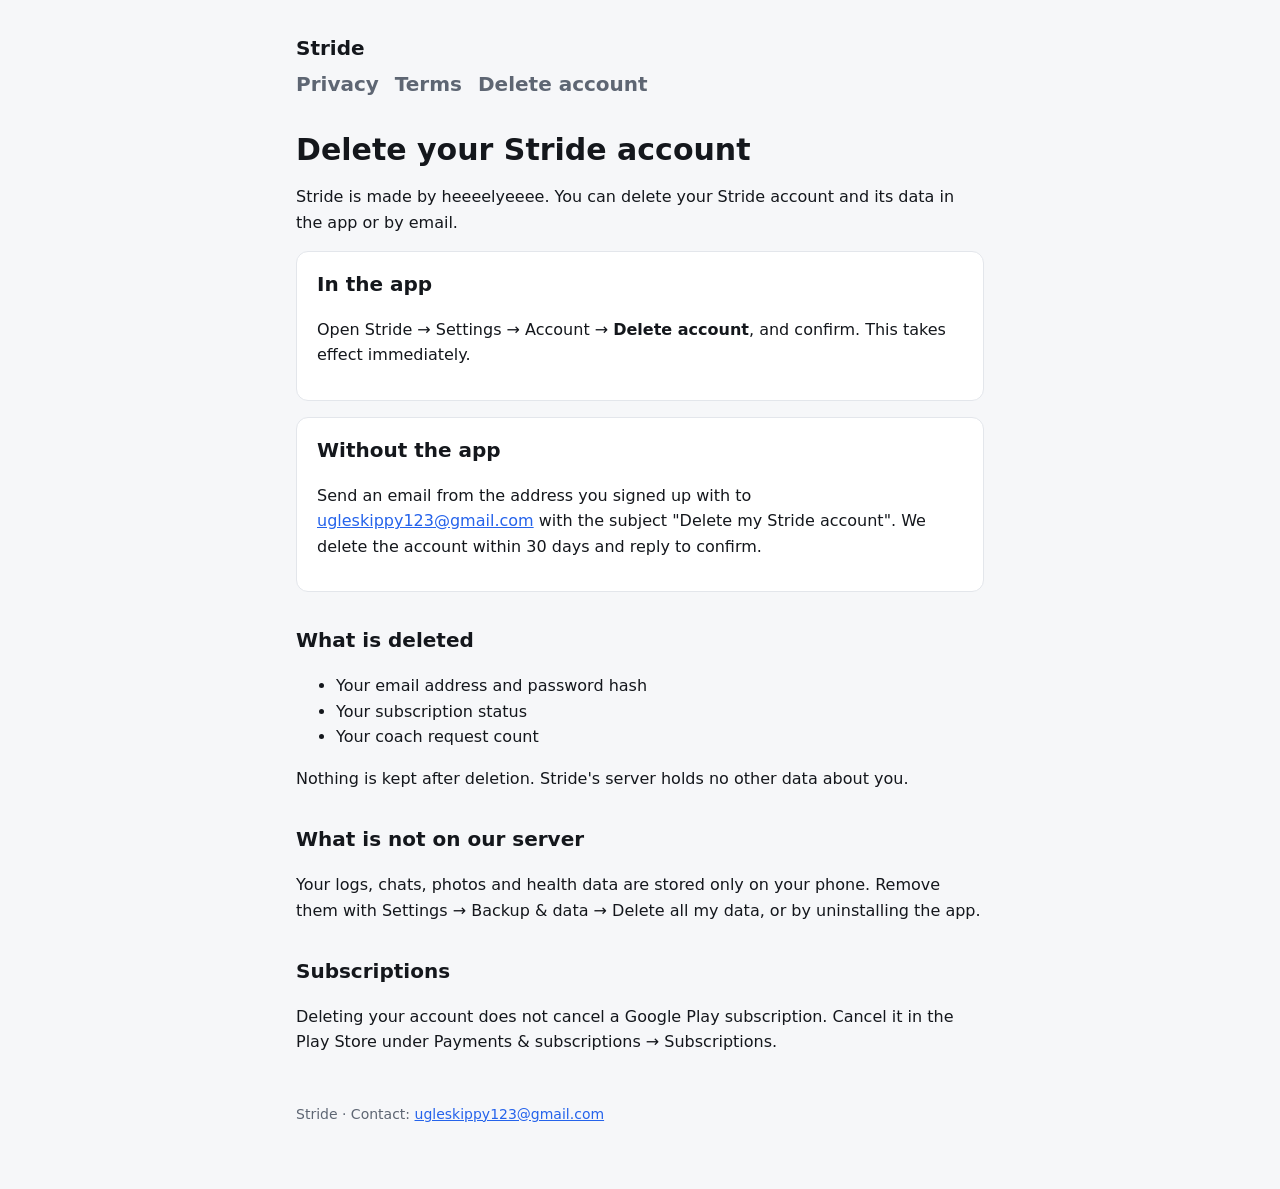
==== delete-account.html @ 032ea61b "Add Stride public pages: privacy, terms, delete account Co-Authored-By: Claude Sonnet 5.5 <noreply@a" ====
<!doctype html>
<html lang="en">
<head>
<meta charset="utf-8">
<meta name="viewport" content="width=device-width, initial-scale=1">
<title>Delete your account · Stride</title>
<link rel="stylesheet" href="style.css">
</head>
<body>
<main>
<header><a href="index.html">Stride</a>
<nav><a href="privacy.html">Privacy</a><a href="terms.html">Terms</a><a href="delete-account.html">Delete account</a></nav>
</header>
<h1>Delete your Stride account</h1>
<p>Stride is made by heeeelyeeee. You can delete your Stride account and its data in the app or by email.</p>

<div class="card">
<h2 style="margin-top:0">In the app</h2>
<p>Open Stride → Settings → Account → <strong>Delete account</strong>, and confirm. This takes effect immediately.</p>
</div>

<div class="card">
<h2 style="margin-top:0">Without the app</h2>
<p>Send an email from the address you signed up with to <a href="mailto:ugleskippy123@gmail.com?subject=Delete%20my%20Stride%20account">ugleskippy123@gmail.com</a> with the subject "Delete my Stride account". We delete the account within 30 days and reply to confirm.</p>
</div>

<h2>What is deleted</h2>
<ul>
<li>Your email address and password hash</li>
<li>Your subscription status</li>
<li>Your coach request count</li>
</ul>
<p>Nothing is kept after deletion. Stride's server holds no other data about you.</p>

<h2>What is not on our server</h2>
<p>Your logs, chats, photos and health data are stored only on your phone. Remove them with Settings → Backup &amp; data → Delete all my data, or by uninstalling the app.</p>

<h2>Subscriptions</h2>
<p>Deleting your account does not cancel a Google Play subscription. Cancel it in the Play Store under Payments &amp; subscriptions → Subscriptions.</p>
<footer>Stride · Contact: <a href="mailto:ugleskippy123@gmail.com">ugleskippy123@gmail.com</a></footer>
</main>
</body>
</html>
---- style.css ----
:root { --bg: #F6F7F9; --card: #FFFFFF; --text: #14171C; --sub: #5E6673; --border: #E3E6EB; --link: #2563EB; }
@media (prefers-color-scheme: dark) {
  :root { --bg: #0E1115; --card: #171B21; --text: #F1F3F6; --sub: #9AA3AF; --border: #262C35; --link: #7AA7FF; }
}
* { box-sizing: border-box; }
body { margin: 0; background: var(--bg); color: var(--text); font: 16px/1.6 system-ui, -apple-system, "Segoe UI", Roboto, sans-serif; }
main { max-width: 720px; margin: 0 auto; padding: 32px 16px 64px; }
header a { color: var(--text); font-weight: 700; text-decoration: none; font-size: 20px; }
nav { margin-top: 4px; font-size: 14px; }
nav a { color: var(--sub); margin-right: 16px; }
h1 { font-size: 30px; line-height: 1.2; margin: 32px 0 4px; }
h2 { font-size: 20px; margin-top: 32px; }
.updated { color: var(--sub); font-size: 14px; }
a { color: var(--link); }
.card { background: var(--card); border: 1px solid var(--border); border-radius: 12px; padding: 16px 20px; margin: 16px 0; }
footer { margin-top: 48px; color: var(--sub); font-size: 14px; }
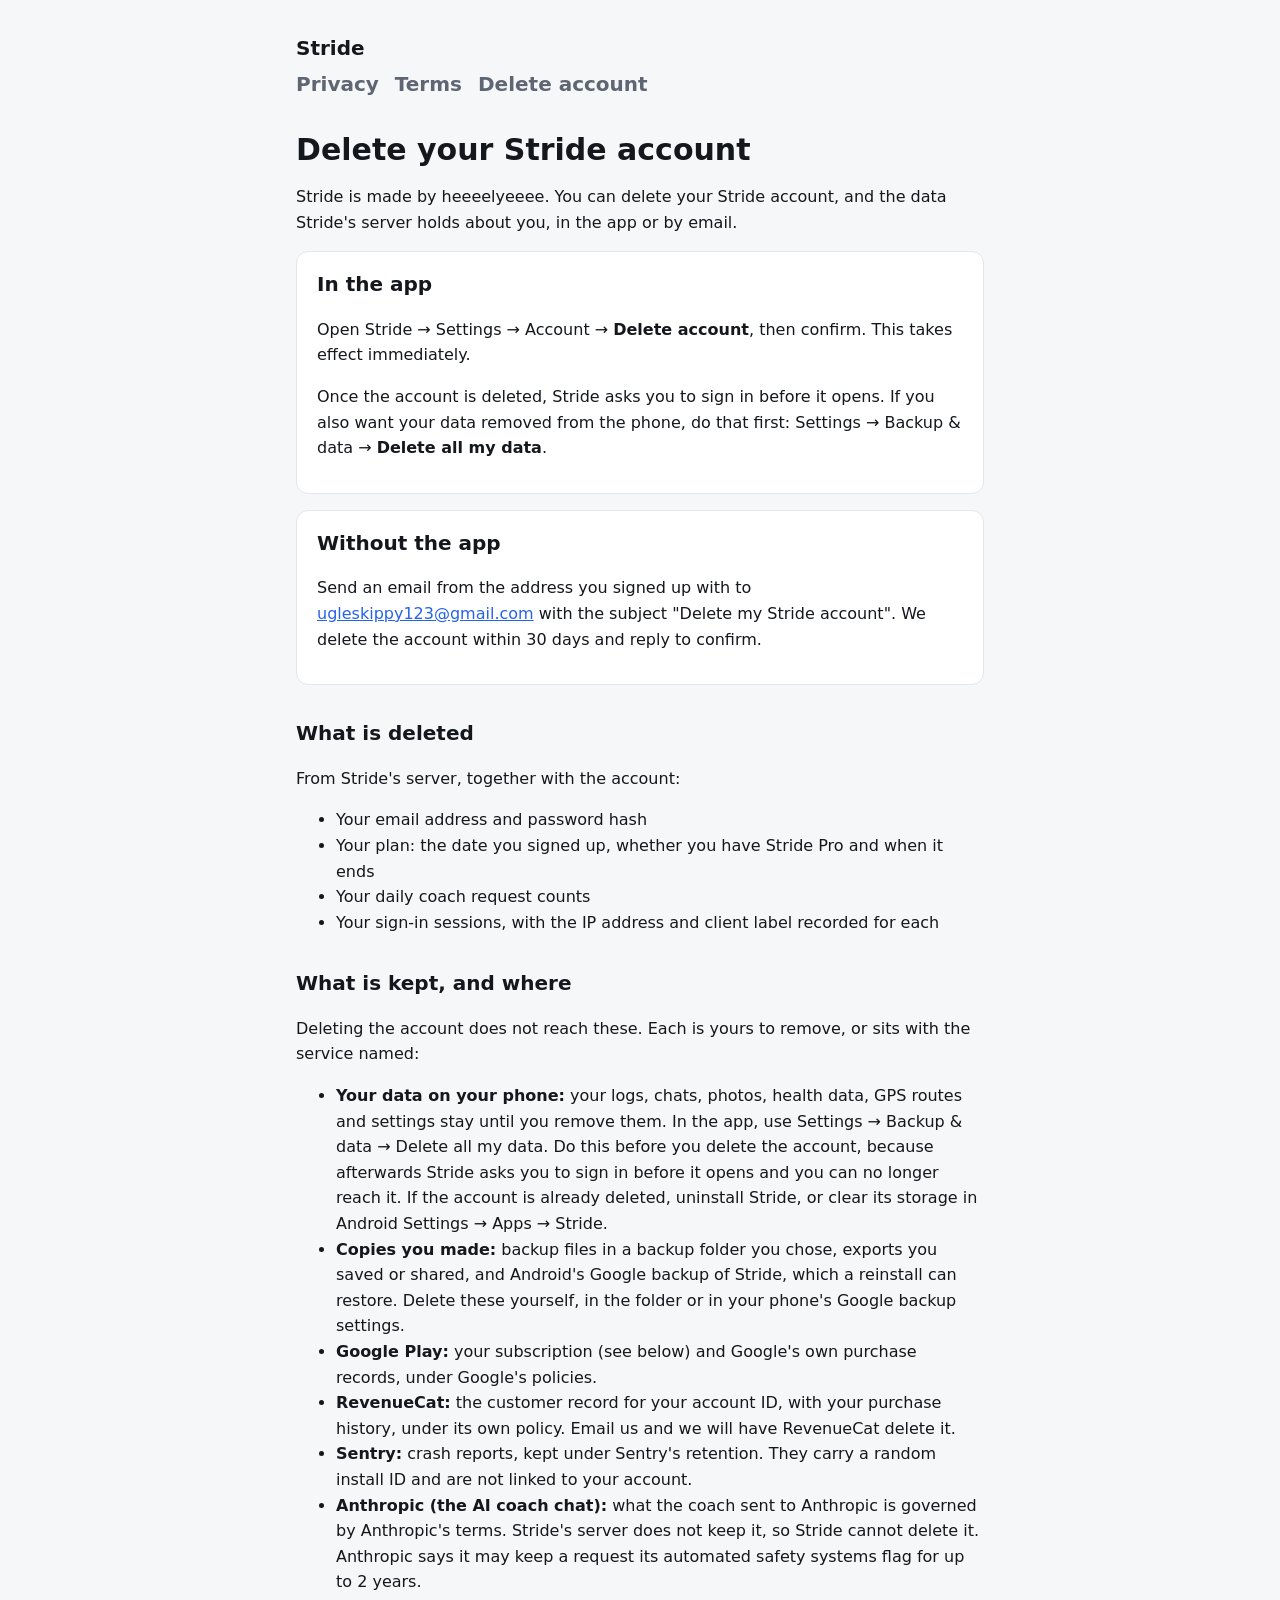
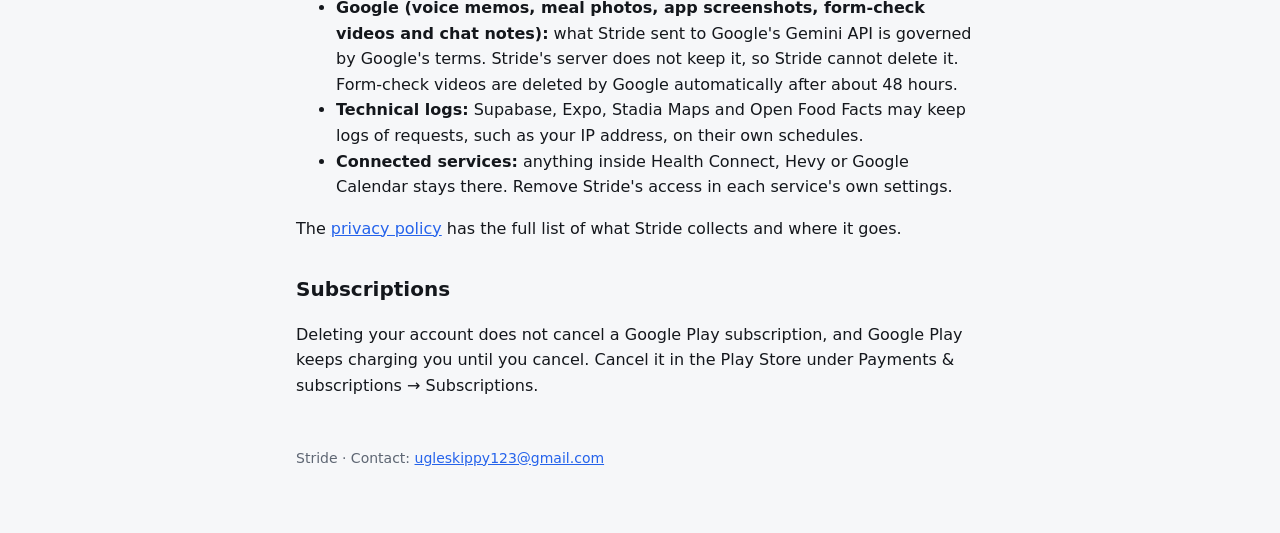
==== commit c1197727: "Update the public pages: coach on Anthropic, EEA privacy content Pages generated from Heeeelyeeee/st" ====
--- a/delete-account.html
+++ b/delete-account.html
@@ -12,11 +12,12 @@
 <nav><a href="privacy.html">Privacy</a><a href="terms.html">Terms</a><a href="delete-account.html">Delete account</a></nav>
 </header>
 <h1>Delete your Stride account</h1>
-<p>Stride is made by heeeelyeeee. You can delete your Stride account and its data in the app or by email.</p>
+<p>Stride is made by heeeelyeeee. You can delete your Stride account, and the data Stride's server holds about you, in the app or by email.</p>
 
 <div class="card">
 <h2 style="margin-top:0">In the app</h2>
-<p>Open Stride → Settings → Account → <strong>Delete account</strong>, and confirm. This takes effect immediately.</p>
+<p>Open Stride → Settings → Account → <strong>Delete account</strong>, then confirm. This takes effect immediately.</p>
+<p>Once the account is deleted, Stride asks you to sign in before it opens. If you also want your data removed from the phone, do that first: Settings → Backup &amp; data → <strong>Delete all my data</strong>.</p>
 </div>
 
 <div class="card">
@@ -25,18 +26,31 @@
 </div>
 
 <h2>What is deleted</h2>
+<p>From Stride's server, together with the account:</p>
 <ul>
 <li>Your email address and password hash</li>
-<li>Your subscription status</li>
-<li>Your coach request count</li>
+<li>Your plan: the date you signed up, whether you have Stride Pro and when it ends</li>
+<li>Your daily coach request counts</li>
+<li>Your sign-in sessions, with the IP address and client label recorded for each</li>
 </ul>
-<p>Nothing is kept after deletion. Stride's server holds no other data about you.</p>
 
-<h2>What is not on our server</h2>
-<p>Your logs, chats, photos and health data are stored only on your phone. Remove them with Settings → Backup &amp; data → Delete all my data, or by uninstalling the app.</p>
+<h2>What is kept, and where</h2>
+<p>Deleting the account does not reach these. Each is yours to remove, or sits with the service named:</p>
+<ul>
+<li><strong>Your data on your phone:</strong> your logs, chats, photos, health data, GPS routes and settings stay until you remove them. In the app, use Settings → Backup &amp; data → Delete all my data. Do this before you delete the account, because afterwards Stride asks you to sign in before it opens and you can no longer reach it. If the account is already deleted, uninstall Stride, or clear its storage in Android Settings → Apps → Stride.</li>
+<li><strong>Copies you made:</strong> backup files in a backup folder you chose, exports you saved or shared, and Android's Google backup of Stride, which a reinstall can restore. Delete these yourself, in the folder or in your phone's Google backup settings.</li>
+<li><strong>Google Play:</strong> your subscription (see below) and Google's own purchase records, under Google's policies.</li>
+<li><strong>RevenueCat:</strong> the customer record for your account ID, with your purchase history, under its own policy. Email us and we will have RevenueCat delete it.</li>
+<li><strong>Sentry:</strong> crash reports, kept under Sentry's retention. They carry a random install ID and are not linked to your account.</li>
+<li><strong>Anthropic (the AI coach chat):</strong> what the coach sent to Anthropic is governed by Anthropic's terms. Stride's server does not keep it, so Stride cannot delete it. Anthropic says it may keep a request its automated safety systems flag for up to 2 years.</li>
+<li><strong>Google (voice memos, meal photos, app screenshots, form-check videos and chat notes):</strong> what Stride sent to Google's Gemini API is governed by Google's terms. Stride's server does not keep it, so Stride cannot delete it. Form-check videos are deleted by Google automatically after about 48 hours.</li>
+<li><strong>Technical logs:</strong> Supabase, Expo, Stadia Maps and Open Food Facts may keep logs of requests, such as your IP address, on their own schedules.</li>
+<li><strong>Connected services:</strong> anything inside Health Connect, Hevy or Google Calendar stays there. Remove Stride's access in each service's own settings.</li>
+</ul>
+<p>The <a href="privacy.html">privacy policy</a> has the full list of what Stride collects and where it goes.</p>
 
 <h2>Subscriptions</h2>
-<p>Deleting your account does not cancel a Google Play subscription. Cancel it in the Play Store under Payments &amp; subscriptions → Subscriptions.</p>
+<p>Deleting your account does not cancel a Google Play subscription, and Google Play keeps charging you until you cancel. Cancel it in the Play Store under Payments &amp; subscriptions → Subscriptions.</p>
 <footer>Stride · Contact: <a href="mailto:ugleskippy123@gmail.com">ugleskippy123@gmail.com</a></footer>
 </main>
 </body>
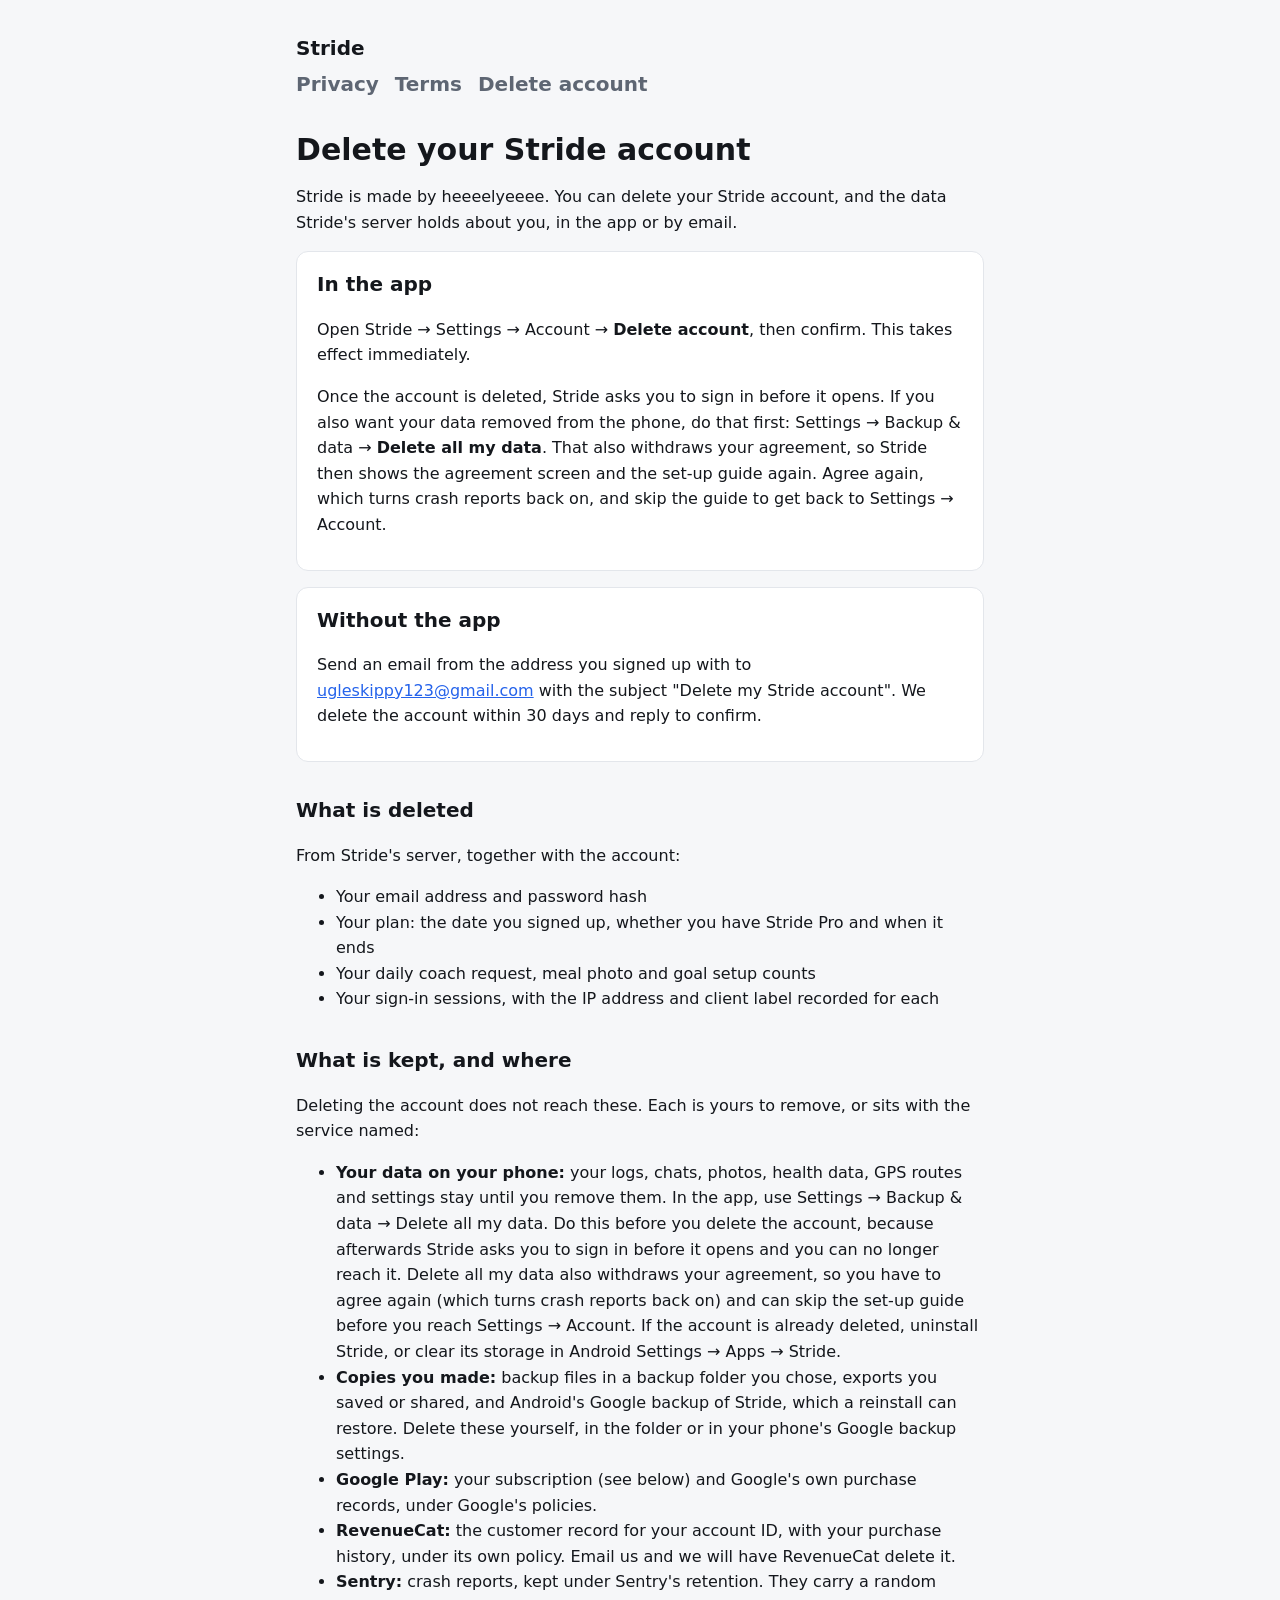
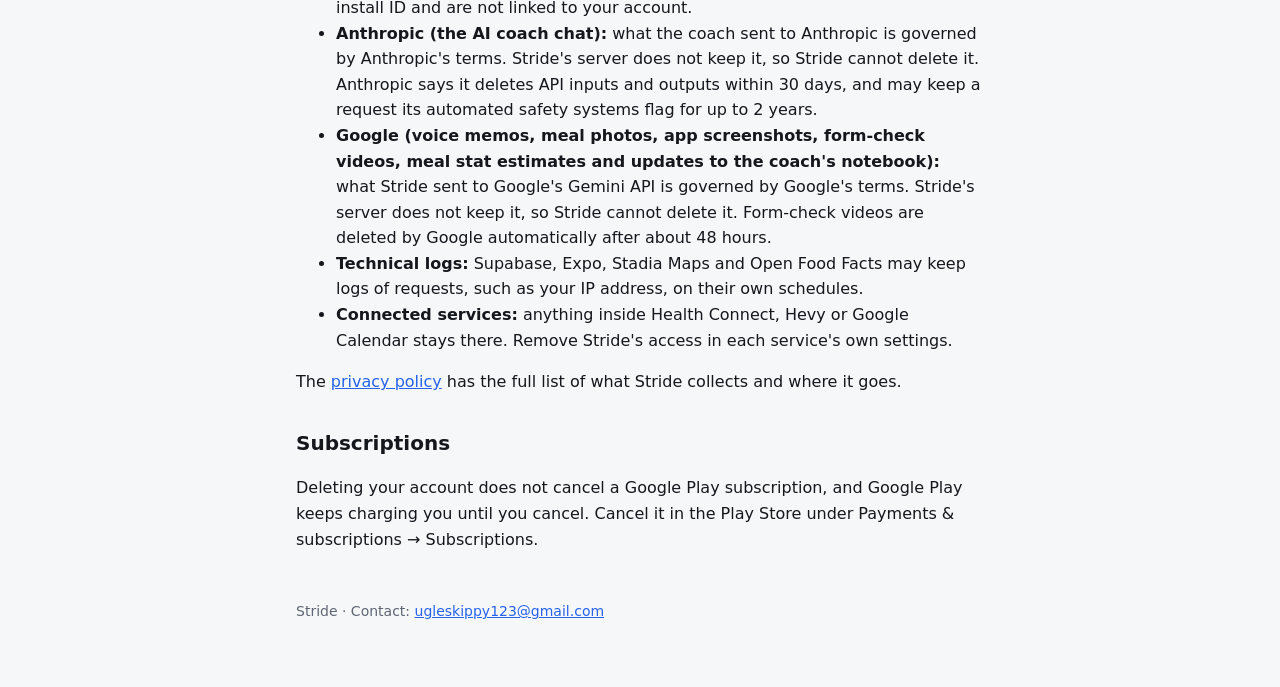
==== commit 0362b608: "Update the public pages to the app's current text Pages generated from Heeeelyeeee/stride master 185" ====
--- a/delete-account.html
+++ b/delete-account.html
@@ -17,7 +17,7 @@
 <div class="card">
 <h2 style="margin-top:0">In the app</h2>
 <p>Open Stride → Settings → Account → <strong>Delete account</strong>, then confirm. This takes effect immediately.</p>
-<p>Once the account is deleted, Stride asks you to sign in before it opens. If you also want your data removed from the phone, do that first: Settings → Backup &amp; data → <strong>Delete all my data</strong>.</p>
+<p>Once the account is deleted, Stride asks you to sign in before it opens. If you also want your data removed from the phone, do that first: Settings → Backup &amp; data → <strong>Delete all my data</strong>. That also withdraws your agreement, so Stride then shows the agreement screen and the set-up guide again. Agree again, which turns crash reports back on, and skip the guide to get back to Settings → Account.</p>
 </div>
 
 <div class="card">
@@ -30,20 +30,20 @@
 <ul>
 <li>Your email address and password hash</li>
 <li>Your plan: the date you signed up, whether you have Stride Pro and when it ends</li>
-<li>Your daily coach request counts</li>
+<li>Your daily coach request, meal photo and goal setup counts</li>
 <li>Your sign-in sessions, with the IP address and client label recorded for each</li>
 </ul>
 
 <h2>What is kept, and where</h2>
 <p>Deleting the account does not reach these. Each is yours to remove, or sits with the service named:</p>
 <ul>
-<li><strong>Your data on your phone:</strong> your logs, chats, photos, health data, GPS routes and settings stay until you remove them. In the app, use Settings → Backup &amp; data → Delete all my data. Do this before you delete the account, because afterwards Stride asks you to sign in before it opens and you can no longer reach it. If the account is already deleted, uninstall Stride, or clear its storage in Android Settings → Apps → Stride.</li>
+<li><strong>Your data on your phone:</strong> your logs, chats, photos, health data, GPS routes and settings stay until you remove them. In the app, use Settings → Backup &amp; data → Delete all my data. Do this before you delete the account, because afterwards Stride asks you to sign in before it opens and you can no longer reach it. Delete all my data also withdraws your agreement, so you have to agree again (which turns crash reports back on) and can skip the set-up guide before you reach Settings → Account. If the account is already deleted, uninstall Stride, or clear its storage in Android Settings → Apps → Stride.</li>
 <li><strong>Copies you made:</strong> backup files in a backup folder you chose, exports you saved or shared, and Android's Google backup of Stride, which a reinstall can restore. Delete these yourself, in the folder or in your phone's Google backup settings.</li>
 <li><strong>Google Play:</strong> your subscription (see below) and Google's own purchase records, under Google's policies.</li>
 <li><strong>RevenueCat:</strong> the customer record for your account ID, with your purchase history, under its own policy. Email us and we will have RevenueCat delete it.</li>
 <li><strong>Sentry:</strong> crash reports, kept under Sentry's retention. They carry a random install ID and are not linked to your account.</li>
-<li><strong>Anthropic (the AI coach chat):</strong> what the coach sent to Anthropic is governed by Anthropic's terms. Stride's server does not keep it, so Stride cannot delete it. Anthropic says it may keep a request its automated safety systems flag for up to 2 years.</li>
-<li><strong>Google (voice memos, meal photos, app screenshots, form-check videos and chat notes):</strong> what Stride sent to Google's Gemini API is governed by Google's terms. Stride's server does not keep it, so Stride cannot delete it. Form-check videos are deleted by Google automatically after about 48 hours.</li>
+<li><strong>Anthropic (the AI coach chat):</strong> what the coach sent to Anthropic is governed by Anthropic's terms. Stride's server does not keep it, so Stride cannot delete it. Anthropic says it deletes API inputs and outputs within 30 days, and may keep a request its automated safety systems flag for up to 2 years.</li>
+<li><strong>Google (voice memos, meal photos, app screenshots, form-check videos, meal stat estimates and updates to the coach's notebook):</strong> what Stride sent to Google's Gemini API is governed by Google's terms. Stride's server does not keep it, so Stride cannot delete it. Form-check videos are deleted by Google automatically after about 48 hours.</li>
 <li><strong>Technical logs:</strong> Supabase, Expo, Stadia Maps and Open Food Facts may keep logs of requests, such as your IP address, on their own schedules.</li>
 <li><strong>Connected services:</strong> anything inside Health Connect, Hevy or Google Calendar stays there. Remove Stride's access in each service's own settings.</li>
 </ul>
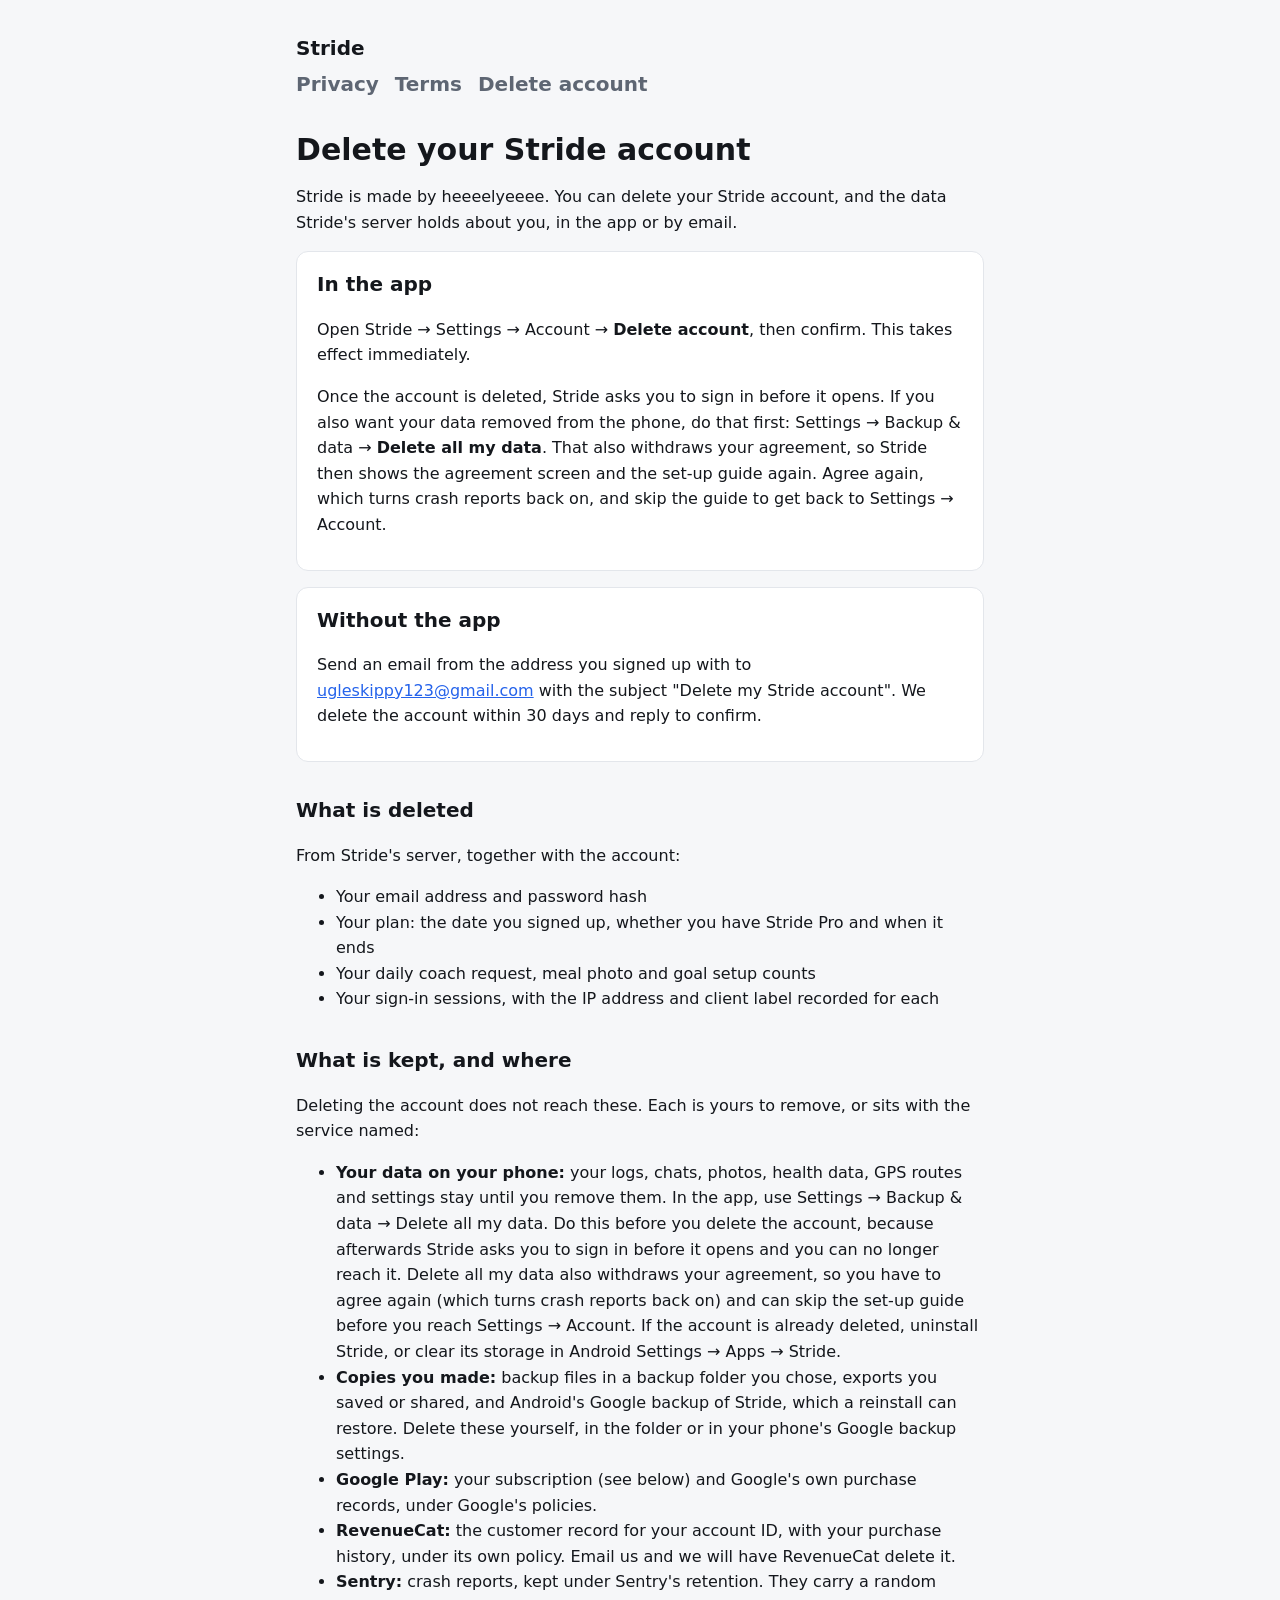
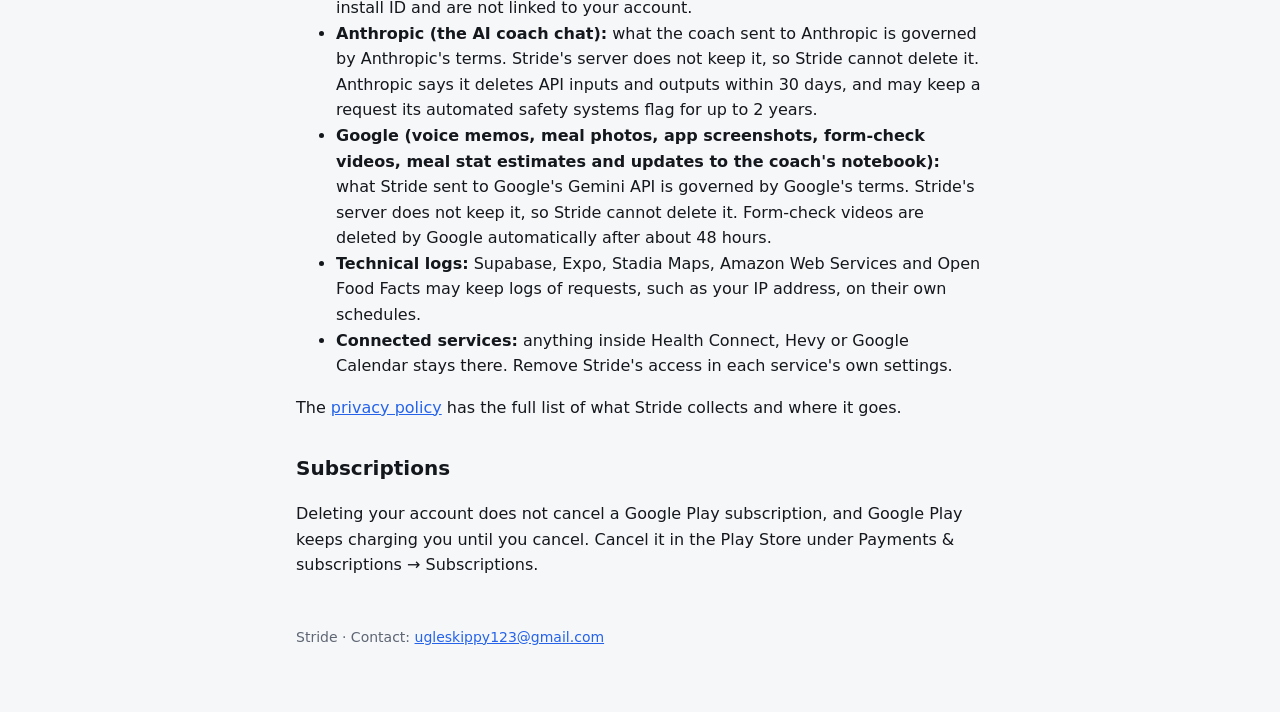
==== commit 38b64269: "Update the public pages to the app's current text (stride master 15ad5d0b, dated 2026-11-08) Co-Auth" ====
--- a/delete-account.html
+++ b/delete-account.html
@@ -44,7 +44,7 @@
 <li><strong>Sentry:</strong> crash reports, kept under Sentry's retention. They carry a random install ID and are not linked to your account.</li>
 <li><strong>Anthropic (the AI coach chat):</strong> what the coach sent to Anthropic is governed by Anthropic's terms. Stride's server does not keep it, so Stride cannot delete it. Anthropic says it deletes API inputs and outputs within 30 days, and may keep a request its automated safety systems flag for up to 2 years.</li>
 <li><strong>Google (voice memos, meal photos, app screenshots, form-check videos, meal stat estimates and updates to the coach's notebook):</strong> what Stride sent to Google's Gemini API is governed by Google's terms. Stride's server does not keep it, so Stride cannot delete it. Form-check videos are deleted by Google automatically after about 48 hours.</li>
-<li><strong>Technical logs:</strong> Supabase, Expo, Stadia Maps and Open Food Facts may keep logs of requests, such as your IP address, on their own schedules.</li>
+<li><strong>Technical logs:</strong> Supabase, Expo, Stadia Maps, Amazon Web Services and Open Food Facts may keep logs of requests, such as your IP address, on their own schedules.</li>
 <li><strong>Connected services:</strong> anything inside Health Connect, Hevy or Google Calendar stays there. Remove Stride's access in each service's own settings.</li>
 </ul>
 <p>The <a href="privacy.html">privacy policy</a> has the full list of what Stride collects and where it goes.</p>
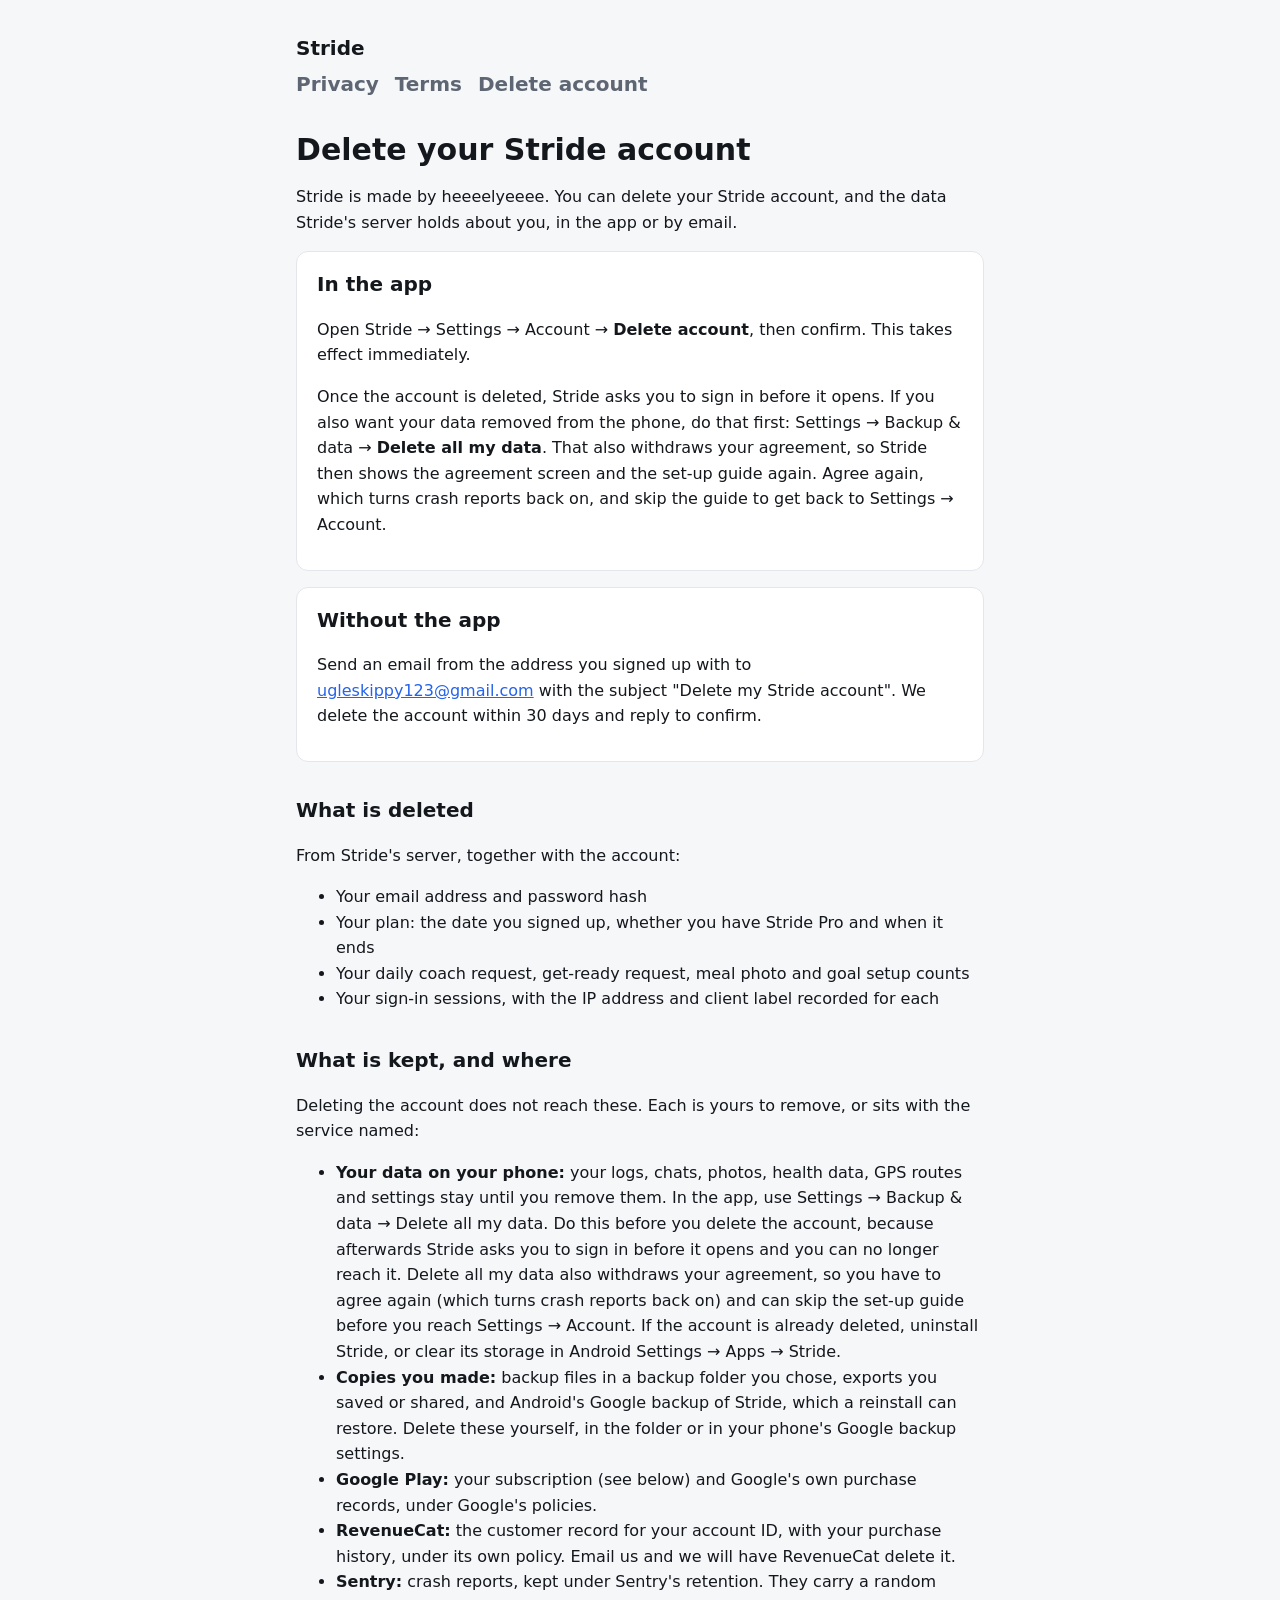
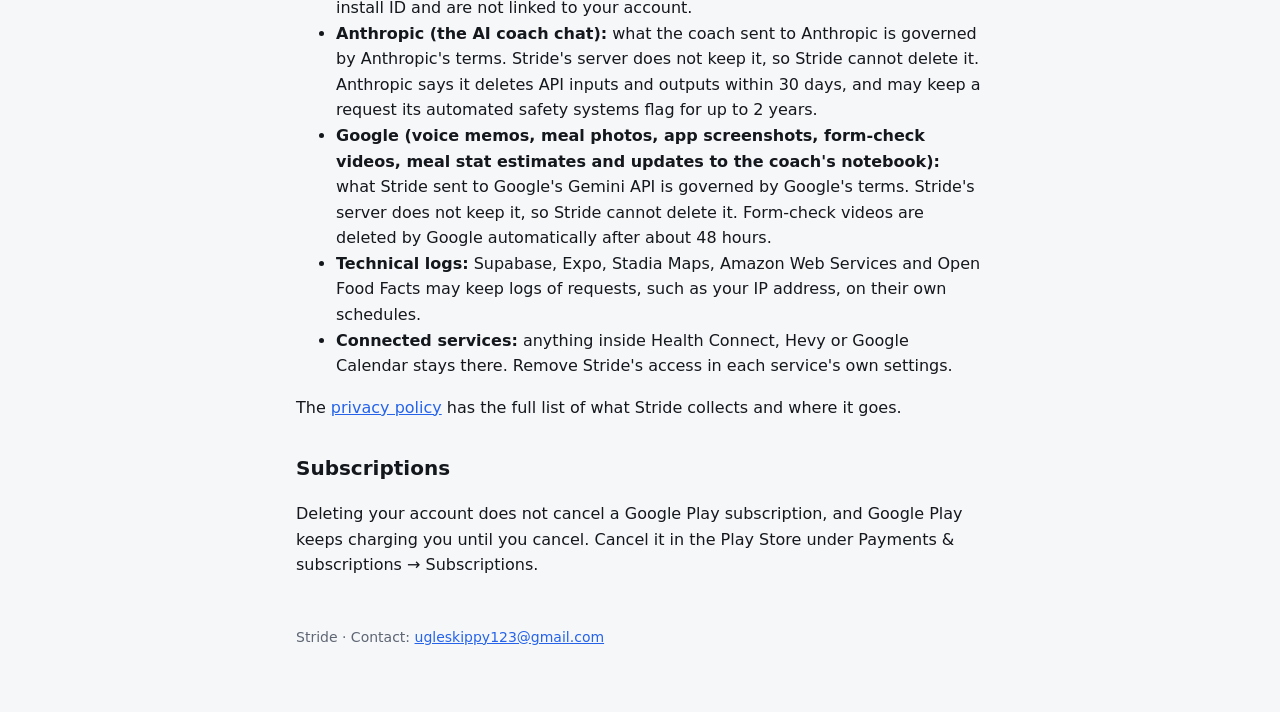
==== commit f66dbcc9: "Privacy and delete pages from stride master 824c8e79 (policy dated 2026-11-28: the coach's get-ready" ====
--- a/delete-account.html
+++ b/delete-account.html
@@ -30,7 +30,7 @@
 <ul>
 <li>Your email address and password hash</li>
 <li>Your plan: the date you signed up, whether you have Stride Pro and when it ends</li>
-<li>Your daily coach request, meal photo and goal setup counts</li>
+<li>Your daily coach request, get-ready request, meal photo and goal setup counts</li>
 <li>Your sign-in sessions, with the IP address and client label recorded for each</li>
 </ul>
 
